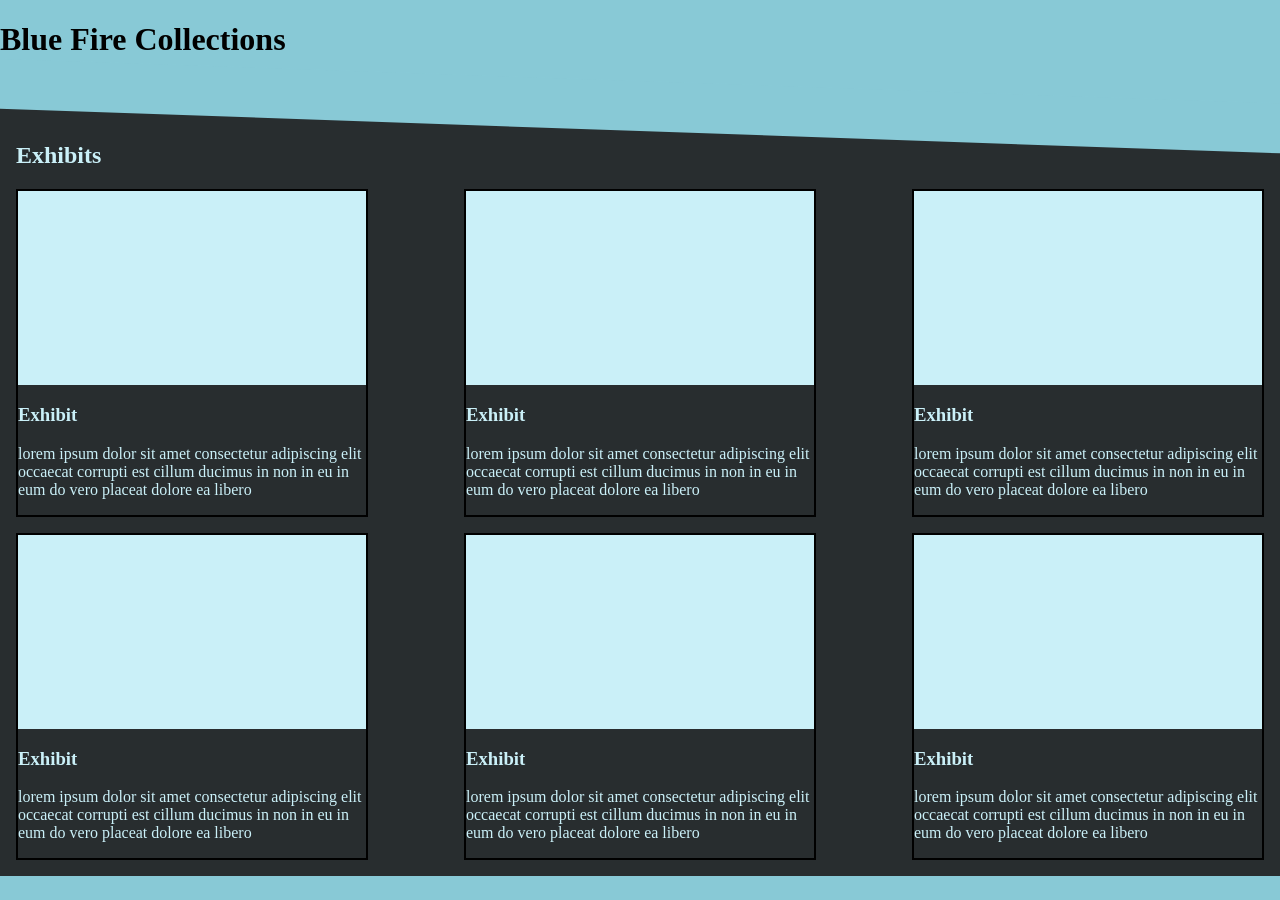
==== index.html @ 7cbbb7a9 "build: Remove index.html and styles.css from src to root directory" ====
<!doctype html>
<html lang="en">
  <head>
    <meta charset="UTF-8" />
    <meta name="viewport" content="width=device-width, initial-scale=1.0" />
    <link href="styles.css" rel="stylesheet" />
    <title>Homepage</title>
  </head>
  <body>
    <main>
      <header>
        <h1>Blue Fire Collections</h1>
      </header>
      <div class="exhibits">
        <h2>Exhibits</h2>
        <div class="container">
          <div class="exhibit">
            <div class="img"></div>
            <div class="description">
              <h3>Exhibit</h3>
              <p>
                lorem ipsum dolor sit amet consectetur adipiscing elit occaecat
                corrupti est cillum ducimus in non in eu in eum do vero placeat
                dolore ea libero
              </p>
            </div>
          </div>
          <div class="exhibit">
            <div class="img"></div>
            <div class="description">
              <h3>Exhibit</h3>
              <p>
                lorem ipsum dolor sit amet consectetur adipiscing elit occaecat
                corrupti est cillum ducimus in non in eu in eum do vero placeat
                dolore ea libero
              </p>
            </div>
          </div>
          <div class="exhibit">
            <div class="img"></div>
            <div class="description">
              <h3>Exhibit</h3>
              <p>
                lorem ipsum dolor sit amet consectetur adipiscing elit occaecat
                corrupti est cillum ducimus in non in eu in eum do vero placeat
                dolore ea libero
              </p>
            </div>
          </div>
          <div class="exhibit">
            <div class="img"></div>
            <div class="description">
              <h3>Exhibit</h3>
              <p>
                lorem ipsum dolor sit amet consectetur adipiscing elit occaecat
                corrupti est cillum ducimus in non in eu in eum do vero placeat
                dolore ea libero
              </p>
            </div>
          </div>
          <div class="exhibit">
            <div class="img"></div>
            <div class="description">
              <h3>Exhibit</h3>
              <p>
                lorem ipsum dolor sit amet consectetur adipiscing elit occaecat
                corrupti est cillum ducimus in non in eu in eum do vero placeat
                dolore ea libero
              </p>
            </div>
          </div>
          <div class="exhibit">
            <div class="img"></div>
            <div class="description">
              <h3>Exhibit</h3>
              <p>
                lorem ipsum dolor sit amet consectetur adipiscing elit occaecat
                corrupti est cillum ducimus in non in eu in eum do vero placeat
                dolore ea libero
              </p>
            </div>
          </div>
        </div>
      </div>
    </main>
    <footer></footer>
  </body>
</html>
---- styles.css ----
:root {
  --mainBlue: #88c9d6;
  --mainBlack: #282d2f;
  --mainWhite: #caf0f8;
}

body {
  background-color: var(--mainBlue);
  box-sizing: border-box;
  padding: 0;
  margin: 0;
}

/* main styles */
main {
  width: 100%;
  max-height: 80%;
  padding: 0;
}

/*header styles*/
header {
  margin-bottom: 3rem;
}

/*exhibit styles*/
.exhibits {
  color: var(--mainWhite);
  background-color: var(--mainBlack);
  padding: 1rem 1rem 1rem 1rem;
  position: relative;
}

/*TODO
probably add some margin between the two sections
*/
.exhibits::before {
  content: "";
  background-color: var(--mainBlue);
  min-height: 50px;
  width: 100%;
  position: absolute;
  left: 0;
  top: -25px;
  transform: skewY(2deg);
}

.exhibits > h2 {
  text-align: start;
}

.container {
  display: grid;
  gap: 1rem 6rem;
  grid-template-columns: repeat(auto-fit, minmax(300px, 1fr));
  justify-content: center;
  width: 100%;
}

.exhibit {
  color: var(--mainWhite);
  display: grid;
  grid-template-rows: 1.5fr 1fr;
  border: 2px black solid;
}

.img {
  background-color: var(--mainWhite);
}

/*media querry for mobile*/
@media (max-width: 425px) {
  .exhibits > h2 {
    text-align: center;
  }
}
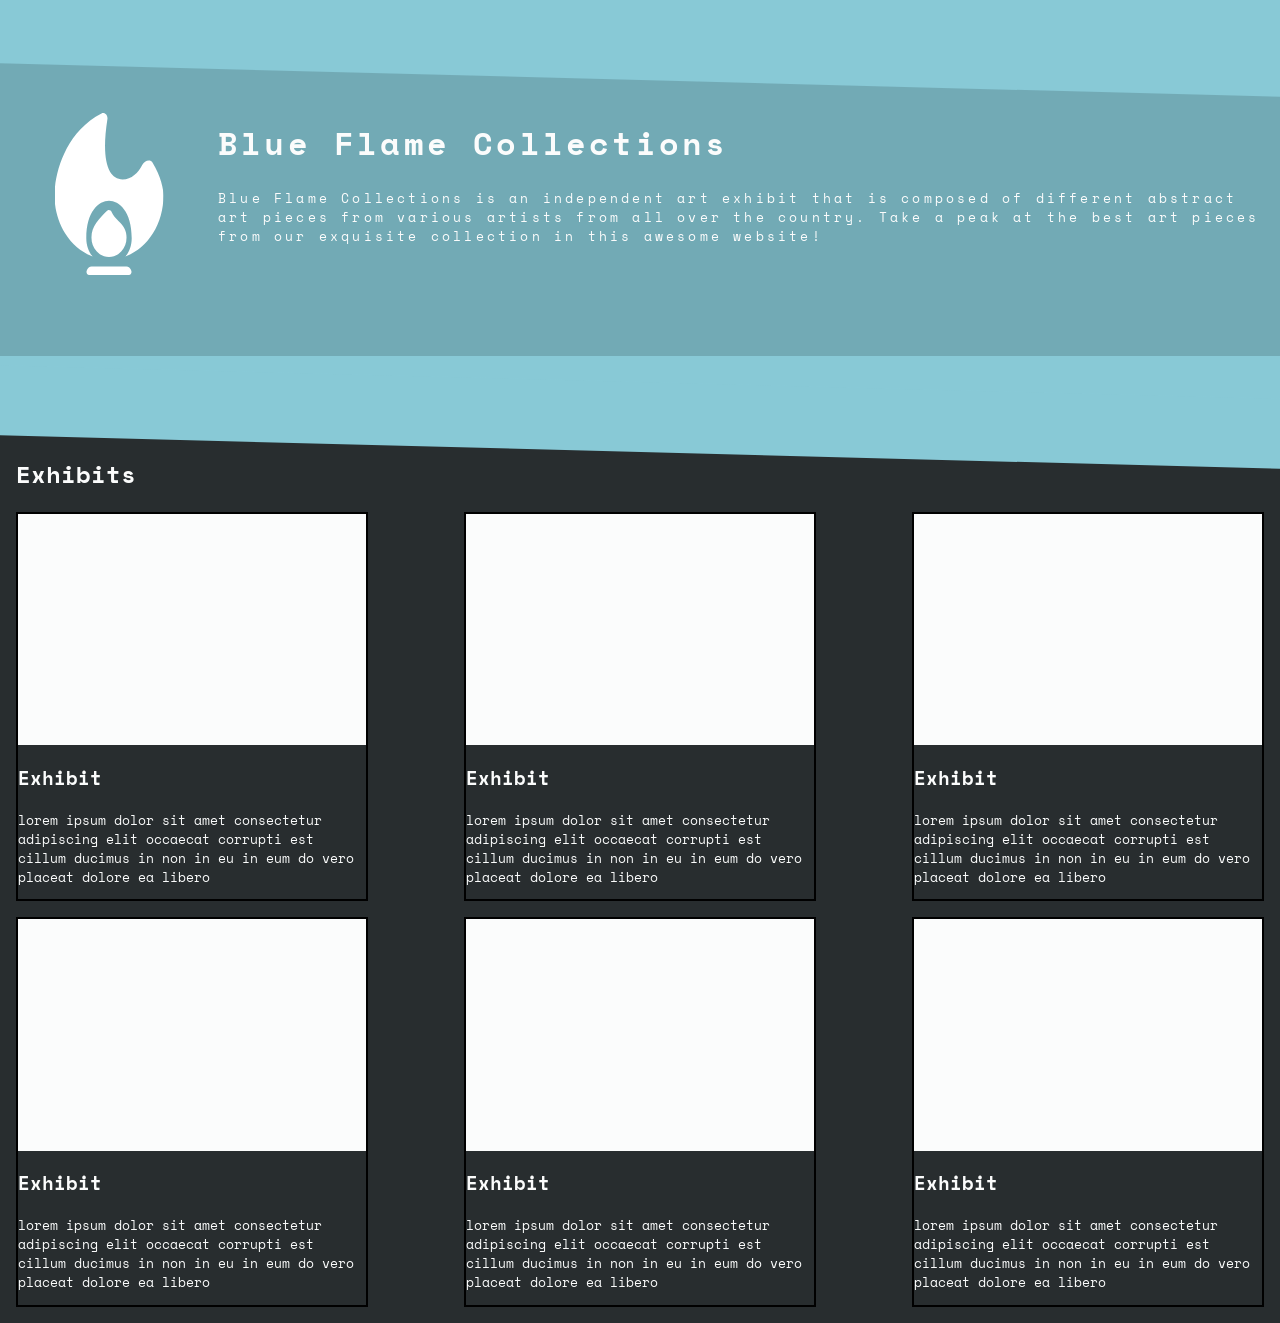
==== commit 5e53596a: "feat: Add header content" ====
--- a/index.html
+++ b/index.html
@@ -9,7 +9,16 @@
   <body>
     <main>
       <header>
-        <h1>Blue Fire Collections</h1>
+        <img class="logo" src="/static/logo.svg" alt="logo" />
+        <div>
+          <h1>Blue Flame Collections</h1>
+          <p>
+            Blue Flame Collections is an independent art exhibit that is
+            composed of different abstract art pieces from various artists from
+            all over the country. Take a peak at the best art pieces from our
+            exquisite collection in this awesome website!
+          </p>
+        </div>
       </header>
       <div class="exhibits">
         <h2>Exhibits</h2>
--- a/styles.css
+++ b/styles.css
@@ -1,7 +1,13 @@
+@import url("https://fonts.googleapis.com/css2?family=Space+Mono:ital,wght@0,400;0,700;1,400;1,700&display=swap");
+
 :root {
   --mainBlue: #88c9d6;
+  --darkerBlue: #72aab5;
   --mainBlack: #282d2f;
-  --mainWhite: #caf0f8;
+  --mainWhite: #fbfcfc;
+  --textFont: "Space Mono";
+  --headerSize: 1rem;
+  --bodySize: 0.8rem;
 }
 
 body {
@@ -9,6 +15,11 @@
   box-sizing: border-box;
   padding: 0;
   margin: 0;
+}
+
+/*paragraph body styles*/
+p {
+  font-size: var(--bodySize);
 }
 
 /* main styles */
@@ -20,7 +31,44 @@
 
 /*header styles*/
 header {
-  margin-bottom: 3rem;
+  margin-bottom: 4rem;
+  position: relative;
+  font-family: var(--textFont);
+  font-weight: 100;
+  color: var(--mainWhite);
+  letter-spacing: 0.2rem;
+  font-size: var(--headerSize);
+  display: flex;
+  align-items: center;
+  justify-content: center;
+  background-color: var(--darkerBlue);
+}
+
+.logo {
+  scale: 0.5;
+  margin-top: 2rem;
+}
+
+header::before {
+  content: "";
+  background-color: var(--mainBlue);
+  min-height: 100px;
+  width: 100%;
+  position: absolute;
+  left: 0;
+  top: -20px;
+  transform: skewY(1.5deg);
+}
+
+header::after {
+  content: "";
+  background-color: var(--mainBlue);
+  min-height: 70px;
+  width: 100%;
+  position: absolute;
+  left: 0;
+  bottom: -6rem;
+  transform: skewY(1.5deg);
 }
 
 /*exhibit styles*/
@@ -28,25 +76,11 @@
   color: var(--mainWhite);
   background-color: var(--mainBlack);
   padding: 1rem 1rem 1rem 1rem;
-  position: relative;
-}
-
-/*TODO
-probably add some margin between the two sections
-*/
-.exhibits::before {
-  content: "";
-  background-color: var(--mainBlue);
-  min-height: 50px;
-  width: 100%;
-  position: absolute;
-  left: 0;
-  top: -25px;
-  transform: skewY(2deg);
 }
 
 .exhibits > h2 {
   text-align: start;
+  font-family: var(--textFont);
 }
 
 .container {
@@ -55,6 +89,7 @@
   grid-template-columns: repeat(auto-fit, minmax(300px, 1fr));
   justify-content: center;
   width: 100%;
+  font-family: var(--textFont);
 }
 
 .exhibit {
@@ -70,6 +105,10 @@
 
 /*media querry for mobile*/
 @media (max-width: 425px) {
+  header {
+    flex-wrap: wrap;
+    text-align: center;
+  }
   .exhibits > h2 {
     text-align: center;
   }
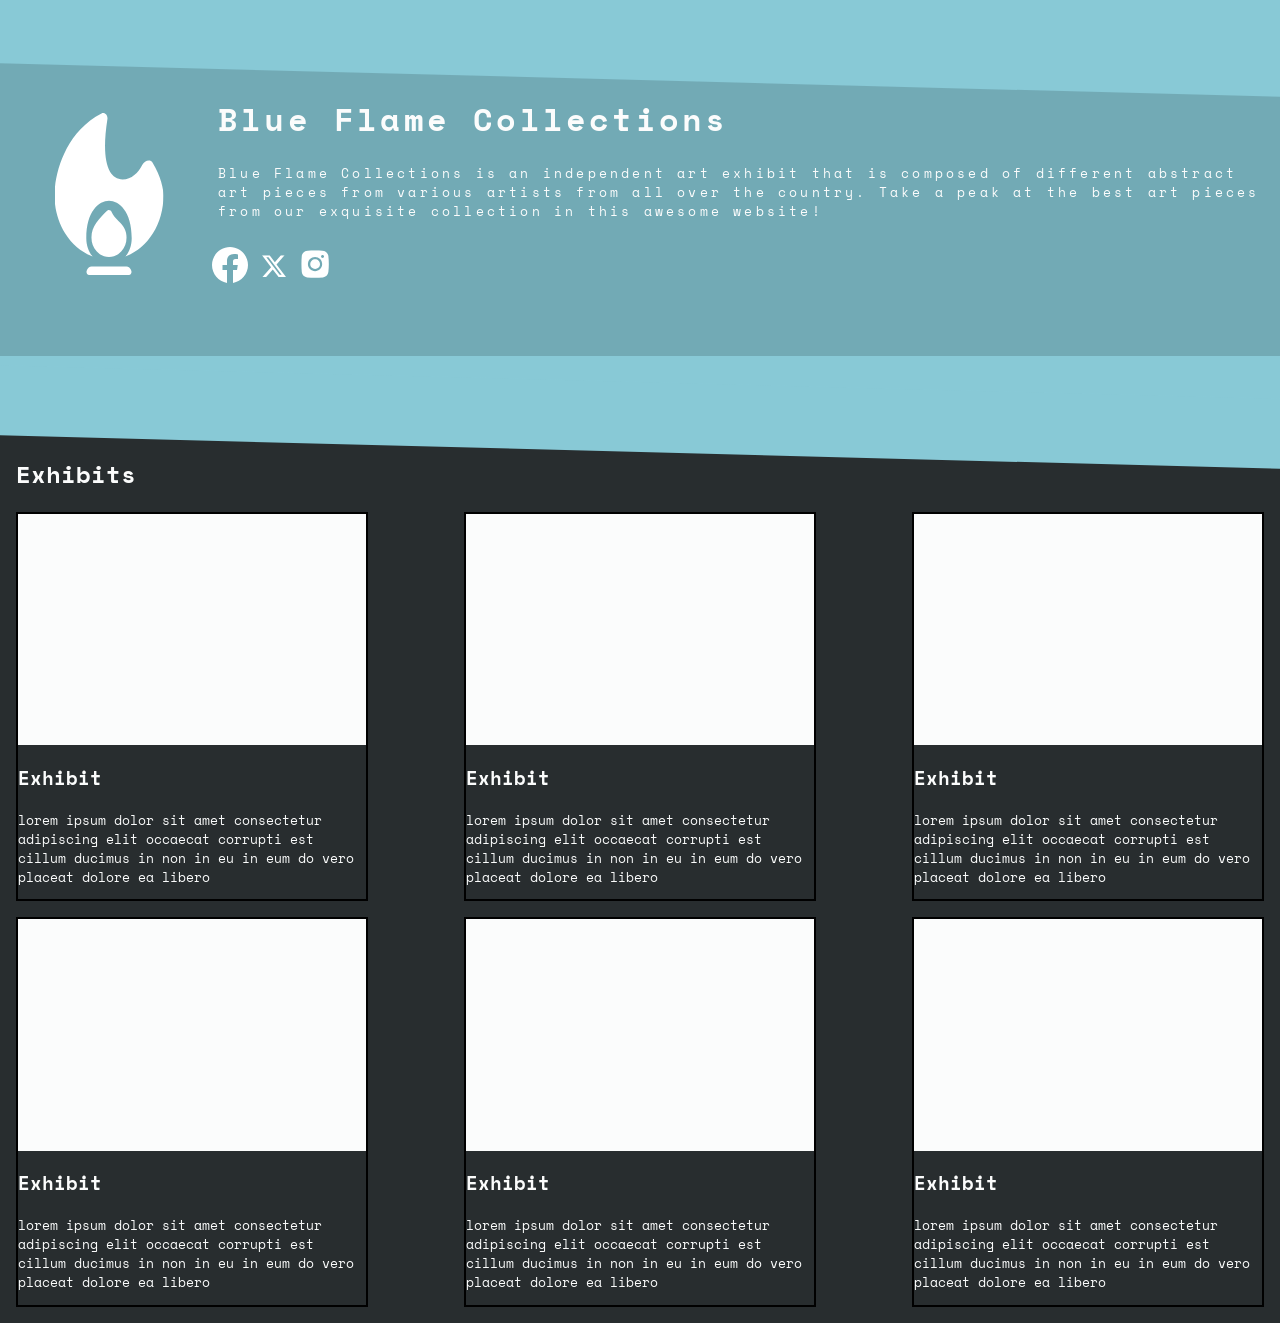
==== commit a627dd96: "style : Add styles to the header icons" ====
--- a/index.html
+++ b/index.html
@@ -18,6 +18,17 @@
             all over the country. Take a peak at the best art pieces from our
             exquisite collection in this awesome website!
           </p>
+          <div class="icons">
+            <a href="https://www.facebook.com/reel/1376240206860384"
+              ><img src="/static/fbLogo.svg" alt="fb icon"
+            /></a>
+            <a href="https://x.com/rickroll"
+              ><img src="/static/xLogo.svg" alt="X icon"
+            /></a>
+            <a href="https://www.instagram.com/rick_astley_memes/?hl=en"
+              ><img src="/static/igLogo.svg" alt="ig icon"
+            /></a>
+          </div>
         </div>
       </header>
       <div class="exhibits">
--- a/styles.css
+++ b/styles.css
@@ -71,6 +71,17 @@
   transform: skewY(1.5deg);
 }
 
+.icons {
+  display: flex;
+  align-items: center;
+  gap: 24px;
+  margin-top: 2rem;
+}
+
+.icons > a > img {
+  scale: 1.5;
+}
+
 /*exhibit styles*/
 .exhibits {
   color: var(--mainWhite);
@@ -109,6 +120,13 @@
     flex-wrap: wrap;
     text-align: center;
   }
+
+  .icons {
+    justify-content: center;
+    gap: 24px;
+    margin-bottom: 2rem;
+  }
+
   .exhibits > h2 {
     text-align: center;
   }
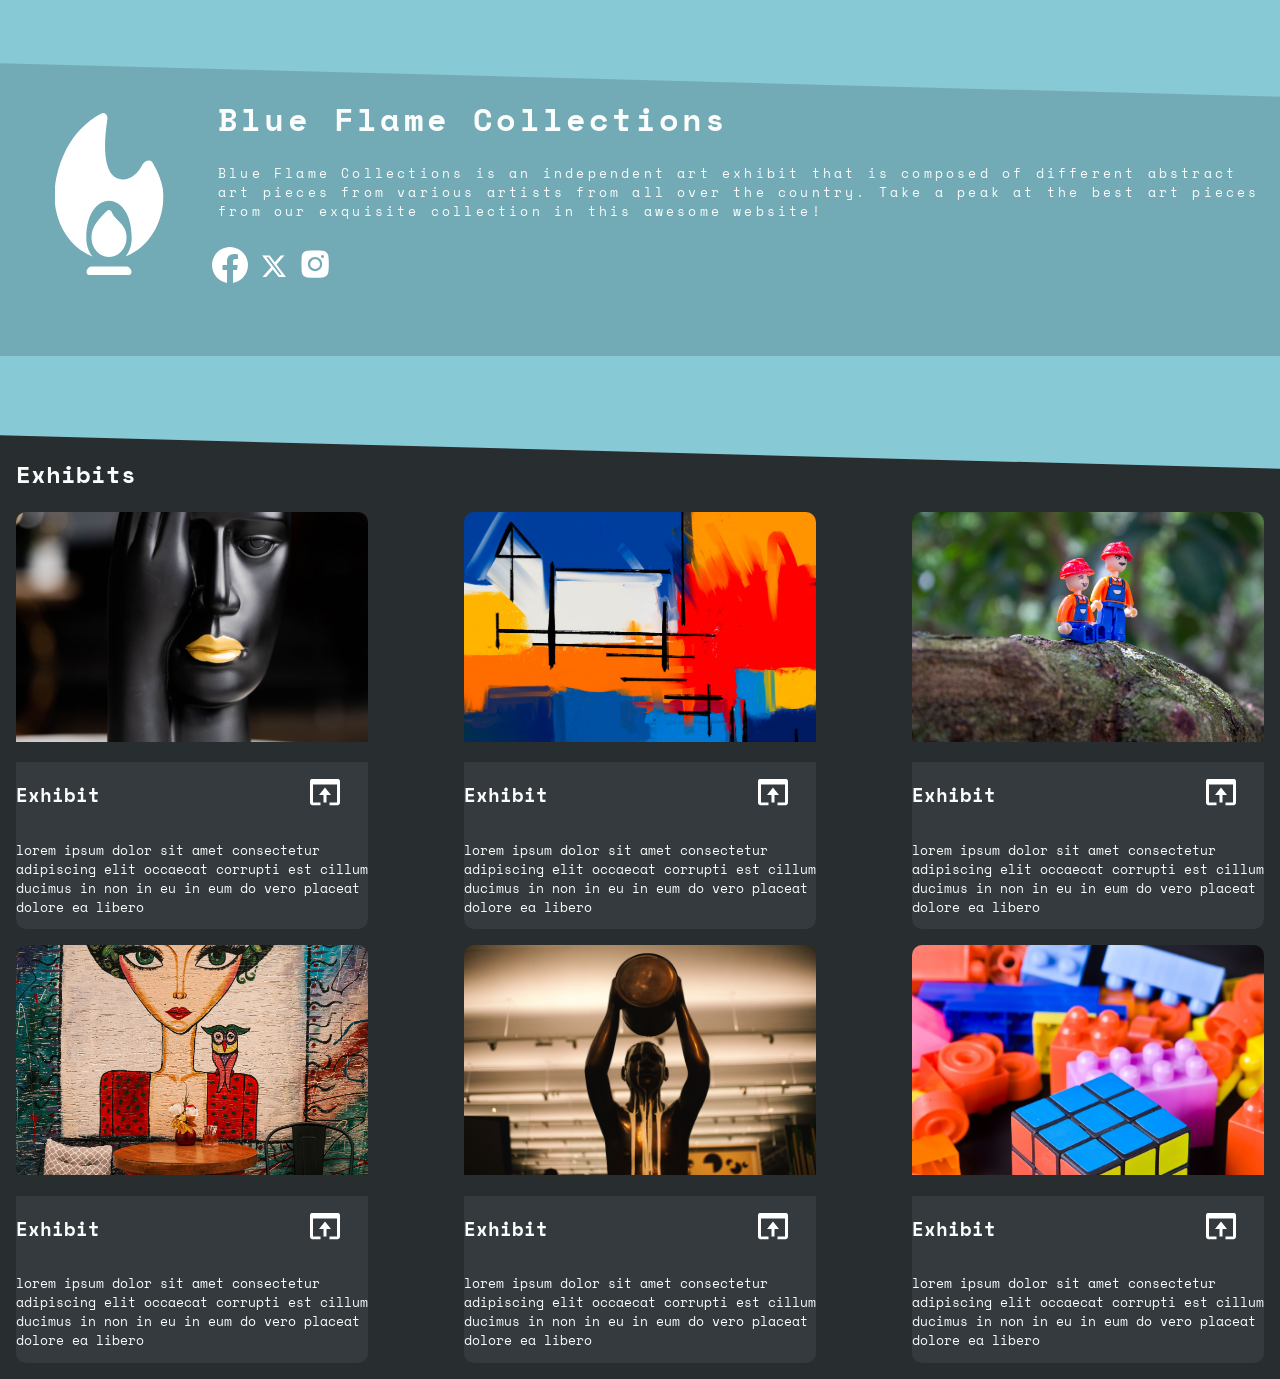
==== commit 1c57330c: "feat: Add images to the webpage" ====
--- a/index.html
+++ b/index.html
@@ -35,9 +35,17 @@
         <h2>Exhibits</h2>
         <div class="container">
           <div class="exhibit">
-            <div class="img"></div>
+            <div class="img">
+              <img src="static/darkFaceArt.jpg" alt="playthings art exhibit" />
+            </div>
             <div class="description">
-              <h3>Exhibit</h3>
+              <div class="exhibitHeader">
+                <h3>Exhibit</h3>
+                <a
+                  href="https://www.pexels.com/photo/modern-art-sculpture-on-table-12234386/"
+                  ><img src="/static/openIcon.svg" alt="ig icon"
+                /></a>
+              </div>
               <p>
                 lorem ipsum dolor sit amet consectetur adipiscing elit occaecat
                 corrupti est cillum ducimus in non in eu in eum do vero placeat
@@ -46,9 +54,17 @@
             </div>
           </div>
           <div class="exhibit">
-            <div class="img"></div>
+            <div class="img">
+              <img src="static/abstractArt.jpg" alt="playthings art exhibit" />
+            </div>
             <div class="description">
-              <h3>Exhibit</h3>
+              <div class="exhibitHeader">
+                <h3>Exhibit</h3>
+                <a
+                  href="https://www.pexels.com/photo/colorful-abstract-painting-15422837/"
+                  ><img src="/static/openIcon.svg" alt="ig icon"
+                /></a>
+              </div>
               <p>
                 lorem ipsum dolor sit amet consectetur adipiscing elit occaecat
                 corrupti est cillum ducimus in non in eu in eum do vero placeat
@@ -57,9 +73,17 @@
             </div>
           </div>
           <div class="exhibit">
-            <div class="img"></div>
+            <div class="img">
+              <img src="static/legoArt.jpg" alt="playthings art exhibit" />
+            </div>
             <div class="description">
-              <h3>Exhibit</h3>
+              <div class="exhibitHeader">
+                <h3>Exhibit</h3>
+                <a
+                  href="https://www.pexels.com/photo/lego-toys-on-tree-branch-8365839/""
+                  ><img src="/static/openIcon.svg" alt="ig icon"
+                /></a>
+              </div>
               <p>
                 lorem ipsum dolor sit amet consectetur adipiscing elit occaecat
                 corrupti est cillum ducimus in non in eu in eum do vero placeat
@@ -68,9 +92,17 @@
             </div>
           </div>
           <div class="exhibit">
-            <div class="img"></div>
+            <div class="img">
+              <img src="static/owlWomanArt.jpg" alt="playthings art exhibit" />
+            </div>
             <div class="description">
-              <h3>Exhibit</h3>
+              <div class="exhibitHeader">
+                <h3>Exhibit</h3>
+                <a
+                  href="https://www.pexels.com/photo/colorful-street-art-with-vintage-seating-32894573/"
+                  ><img src="/static/openIcon.svg" alt="ig icon"
+                /></a>
+              </div>
               <p>
                 lorem ipsum dolor sit amet consectetur adipiscing elit occaecat
                 corrupti est cillum ducimus in non in eu in eum do vero placeat
@@ -79,9 +111,17 @@
             </div>
           </div>
           <div class="exhibit">
-            <div class="img"></div>
+            <div class="img">
+              <img src="static/paintManArt.jpg" alt="playthings art exhibit" />
+            </div>
             <div class="description">
-              <h3>Exhibit</h3>
+              <div class="exhibitHeader">
+                <h3>Exhibit</h3>
+                <a
+                  href="https://www.pexels.com/photo/dramatic-bronze-statue-in-modern-art-museum-39401145/"
+                  ><img src="/static/openIcon.svg" alt="ig icon"
+                /></a>
+              </div>
               <p>
                 lorem ipsum dolor sit amet consectetur adipiscing elit occaecat
                 corrupti est cillum ducimus in non in eu in eum do vero placeat
@@ -90,9 +130,20 @@
             </div>
           </div>
           <div class="exhibit">
-            <div class="img"></div>
+            <div class="img">
+              <img
+                src="static/playthingsArt.jpg"
+                alt="playthings art exhibit"
+              />
+            </div>
             <div class="description">
-              <h3>Exhibit</h3>
+              <div class="exhibitHeader">
+                <h3>Exhibit</h3>
+                <a
+                  href="https://www.pexels.com/photo/3-x-3-rubiks-cube-3993855/"
+                  ><img src="/static/openIcon.svg" alt="ig icon"
+                /></a>
+              </div>
               <p>
                 lorem ipsum dolor sit amet consectetur adipiscing elit occaecat
                 corrupti est cillum ducimus in non in eu in eum do vero placeat
--- a/styles.css
+++ b/styles.css
@@ -4,6 +4,7 @@
   --mainBlue: #88c9d6;
   --darkerBlue: #72aab5;
   --mainBlack: #282d2f;
+  --lightBlack: #343a3d;
   --mainWhite: #fbfcfc;
   --textFont: "Space Mono";
   --headerSize: 1rem;
@@ -107,13 +108,37 @@
   color: var(--mainWhite);
   display: grid;
   grid-template-rows: 1.5fr 1fr;
-  border: 2px black solid;
 }
 
 .img {
-  background-color: var(--mainWhite);
+  max-height: 230px;
 }
 
+.img > img {
+  border-radius: 10px 10px 0 0;
+  object-fit: cover;
+  height: 100%;
+  width: 100%;
+}
+
+.description {
+  background-color: var(--lightBlack);
+  border-radius: 0 0 10px 10px;
+}
+
+.exhibitHeader {
+  display: flex;
+  align-items: center;
+  justify-content: flex-start;
+}
+
+.exhibitHeader > h3 {
+  flex: 0.9;
+}
+
+.exhibitHeader > a > img {
+  scale: 1.5;
+}
 /*media querry for mobile*/
 @media (max-width: 425px) {
   header {
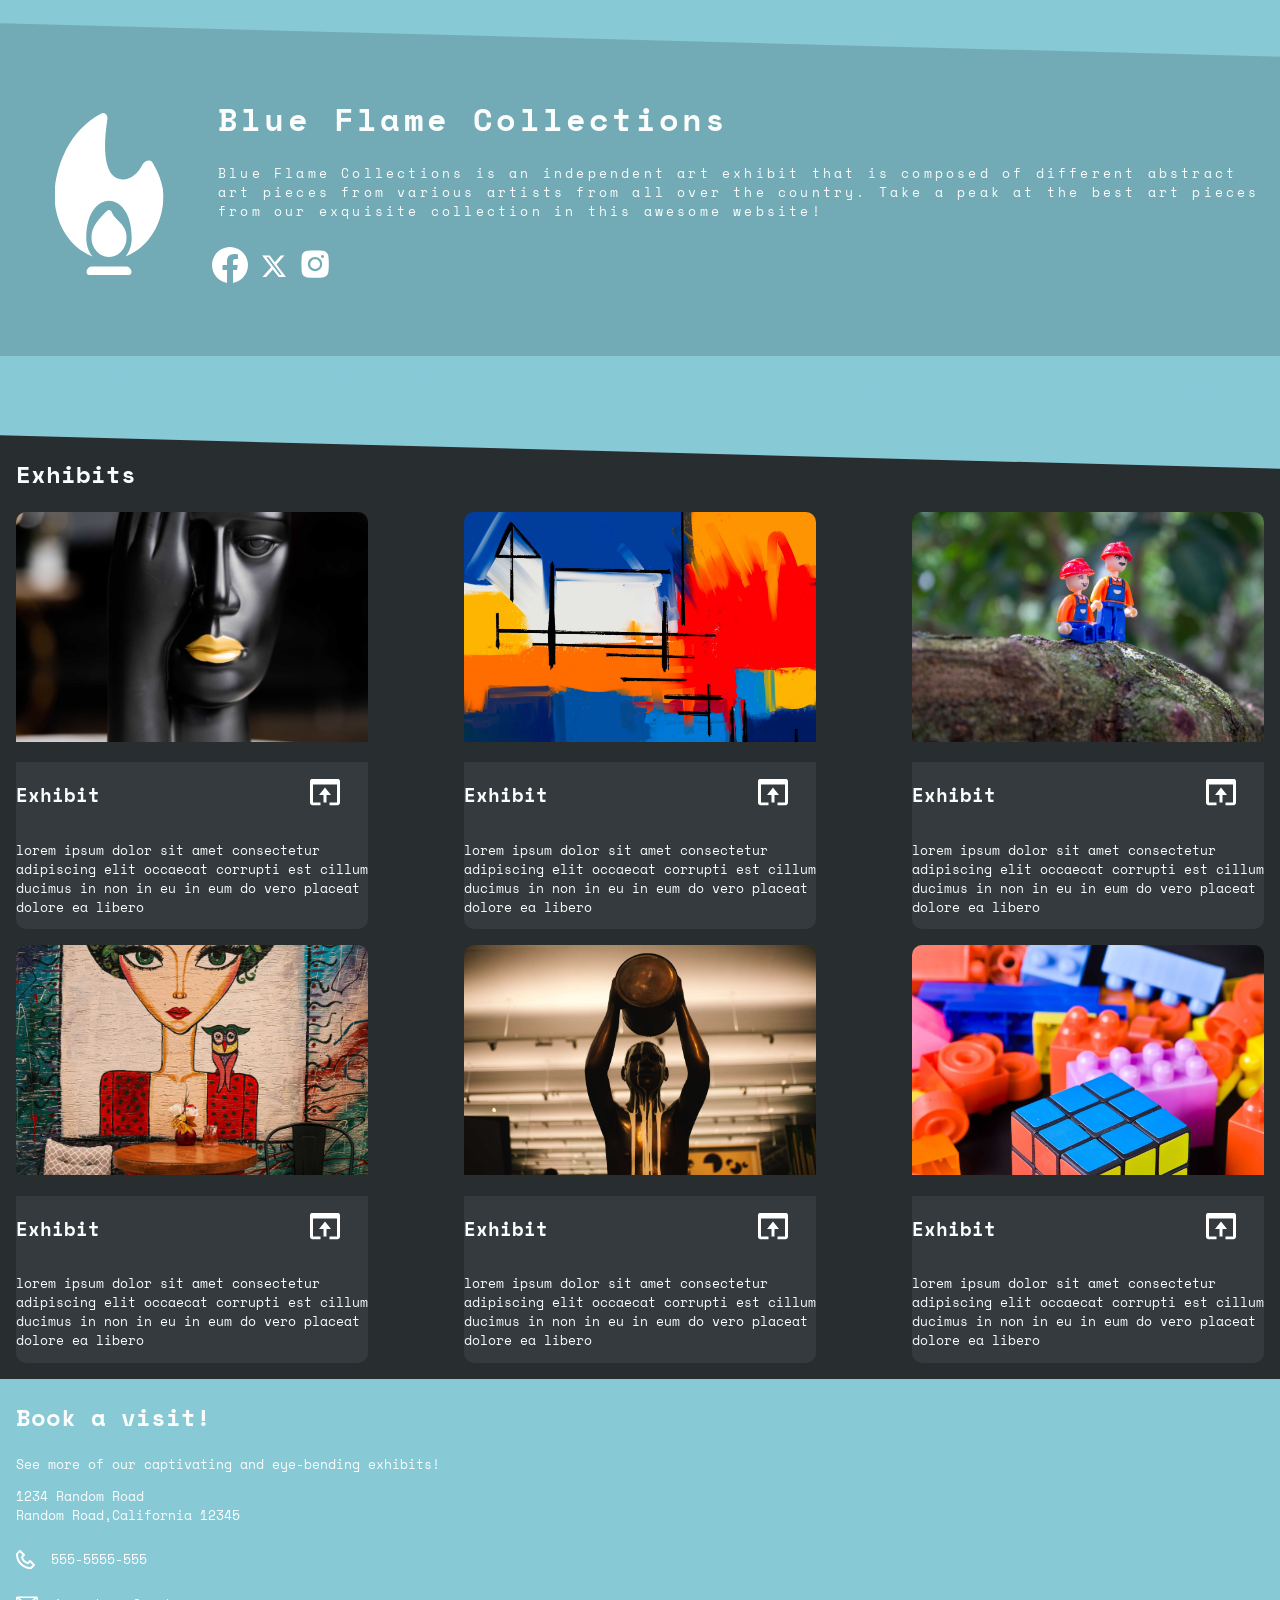
==== commit 737f4656: "feat: Add footer contact information" ====
--- a/index.html
+++ b/index.html
@@ -36,7 +36,10 @@
         <div class="container">
           <div class="exhibit">
             <div class="img">
-              <img src="static/darkFaceArt.jpg" alt="playthings art exhibit" />
+              <img src="static/darkFaceArt-loweres.jpg" 
+              srcset="static/darkFaceArt-highres.jpg 2x" 
+              alt="dark face art exhibit"
+               />
             </div>
             <div class="description">
               <div class="exhibitHeader">
@@ -55,7 +58,10 @@
           </div>
           <div class="exhibit">
             <div class="img">
-              <img src="static/abstractArt.jpg" alt="playthings art exhibit" />
+              <img src="static/abstractArt-lowres.jpg" 
+              srcset="static/abstractArt-highres.jpg 2x" 
+              alt="abstract art exhibit" 
+              />
             </div>
             <div class="description">
               <div class="exhibitHeader">
@@ -74,7 +80,10 @@
           </div>
           <div class="exhibit">
             <div class="img">
-              <img src="static/legoArt.jpg" alt="playthings art exhibit" />
+              <img src="static/legoArt-lowres.jpg" 
+              srcset="static/legoArt-highres.jpg 2x" 
+              alt="lego art exhibit" 
+              />
             </div>
             <div class="description">
               <div class="exhibitHeader">
@@ -93,7 +102,10 @@
           </div>
           <div class="exhibit">
             <div class="img">
-              <img src="static/owlWomanArt.jpg" alt="playthings art exhibit" />
+              <img src="static/owlWomanArt-lowres.jpg" 
+              srcset="static/owlWomanArt-highres.jpg 2x" 
+              alt="owl woman art exhibit" 
+              />
             </div>
             <div class="description">
               <div class="exhibitHeader">
@@ -112,7 +124,10 @@
           </div>
           <div class="exhibit">
             <div class="img">
-              <img src="static/paintManArt.jpg" alt="playthings art exhibit" />
+              <img src="static/paintManArt-lowres.jpg" 
+              srcset="static/paintManArt-highres.jpg 2x" 
+              alt="paint man art exhibit" 
+              />
             </div>
             <div class="description">
               <div class="exhibitHeader">
@@ -132,7 +147,8 @@
           <div class="exhibit">
             <div class="img">
               <img
-                src="static/playthingsArt.jpg"
+                src="static/playthingsArt-lowres.jpg"
+                srcset="static/playthingsArt-highres.jpg 2x"
                 alt="playthings art exhibit"
               />
             </div>
@@ -154,6 +170,20 @@
         </div>
       </div>
     </main>
-    <footer></footer>
+    <footer>
+      <div class="footerInformation">
+        <h2>Book a visit!</h2>
+        <p>See more of our captivating and eye-bending exhibits!</p>
+        <p>1234 Random Road<br>Random Road,California 12345</p>
+        <div class="contact">
+          <img src="static/phoneIcon.svg" alt="phone icon">
+          <p>555-5555-555</p>
+        </div>
+        <div class="contact">
+          <img src="static/mailIcon.svg" alt="mail icon">
+          <p>is.not.real@yahoo.com</p>
+        </div>
+      </div>
+    </footer>
   </body>
 </html>
--- a/styles.css
+++ b/styles.css
@@ -34,7 +34,7 @@
 header {
   margin-bottom: 4rem;
   position: relative;
-  font-family: var(--textFont);
+  font-family: var(--textFont), sans-serif;
   font-weight: 100;
   color: var(--mainWhite);
   letter-spacing: 0.2rem;
@@ -53,7 +53,7 @@
 header::before {
   content: "";
   background-color: var(--mainBlue);
-  min-height: 100px;
+  min-height: 60px;
   width: 100%;
   position: absolute;
   left: 0;
@@ -83,6 +83,15 @@
   scale: 1.5;
 }
 
+.icons > a {
+  transition: transform 1s ease;
+}
+
+.icons > a:focus,
+.icons > a:hover {
+  transform: scale(1.5);
+}
+
 /*exhibit styles*/
 .exhibits {
   color: var(--mainWhite);
@@ -92,7 +101,7 @@
 
 .exhibits > h2 {
   text-align: start;
-  font-family: var(--textFont);
+  font-family: var(--textFont), sans-serif;
 }
 
 .container {
@@ -101,7 +110,7 @@
   grid-template-columns: repeat(auto-fit, minmax(300px, 1fr));
   justify-content: center;
   width: 100%;
-  font-family: var(--textFont);
+  font-family: var(--textFont), sans-serif;
 }
 
 .exhibit {
@@ -139,6 +148,33 @@
 .exhibitHeader > a > img {
   scale: 1.5;
 }
+
+.exhibitHeader > a {
+  transition: transform 1s ease;
+}
+
+.exhibitHeader > a:focus,
+.exhibitHeader > a:hover {
+  transform: scale(1.5);
+}
+
+/*footer styles*/
+footer {
+  display: flex;
+  padding: 0 1rem 0 1rem;
+}
+
+.footerInformation {
+  color: var(--mainWhite);
+  font-family: var(--textFont), sans-serif;
+}
+
+.contact {
+  display: flex;
+  gap: 1rem;
+  flex-wrap: wrap;
+}
+
 /*media querry for mobile*/
 @media (max-width: 425px) {
   header {
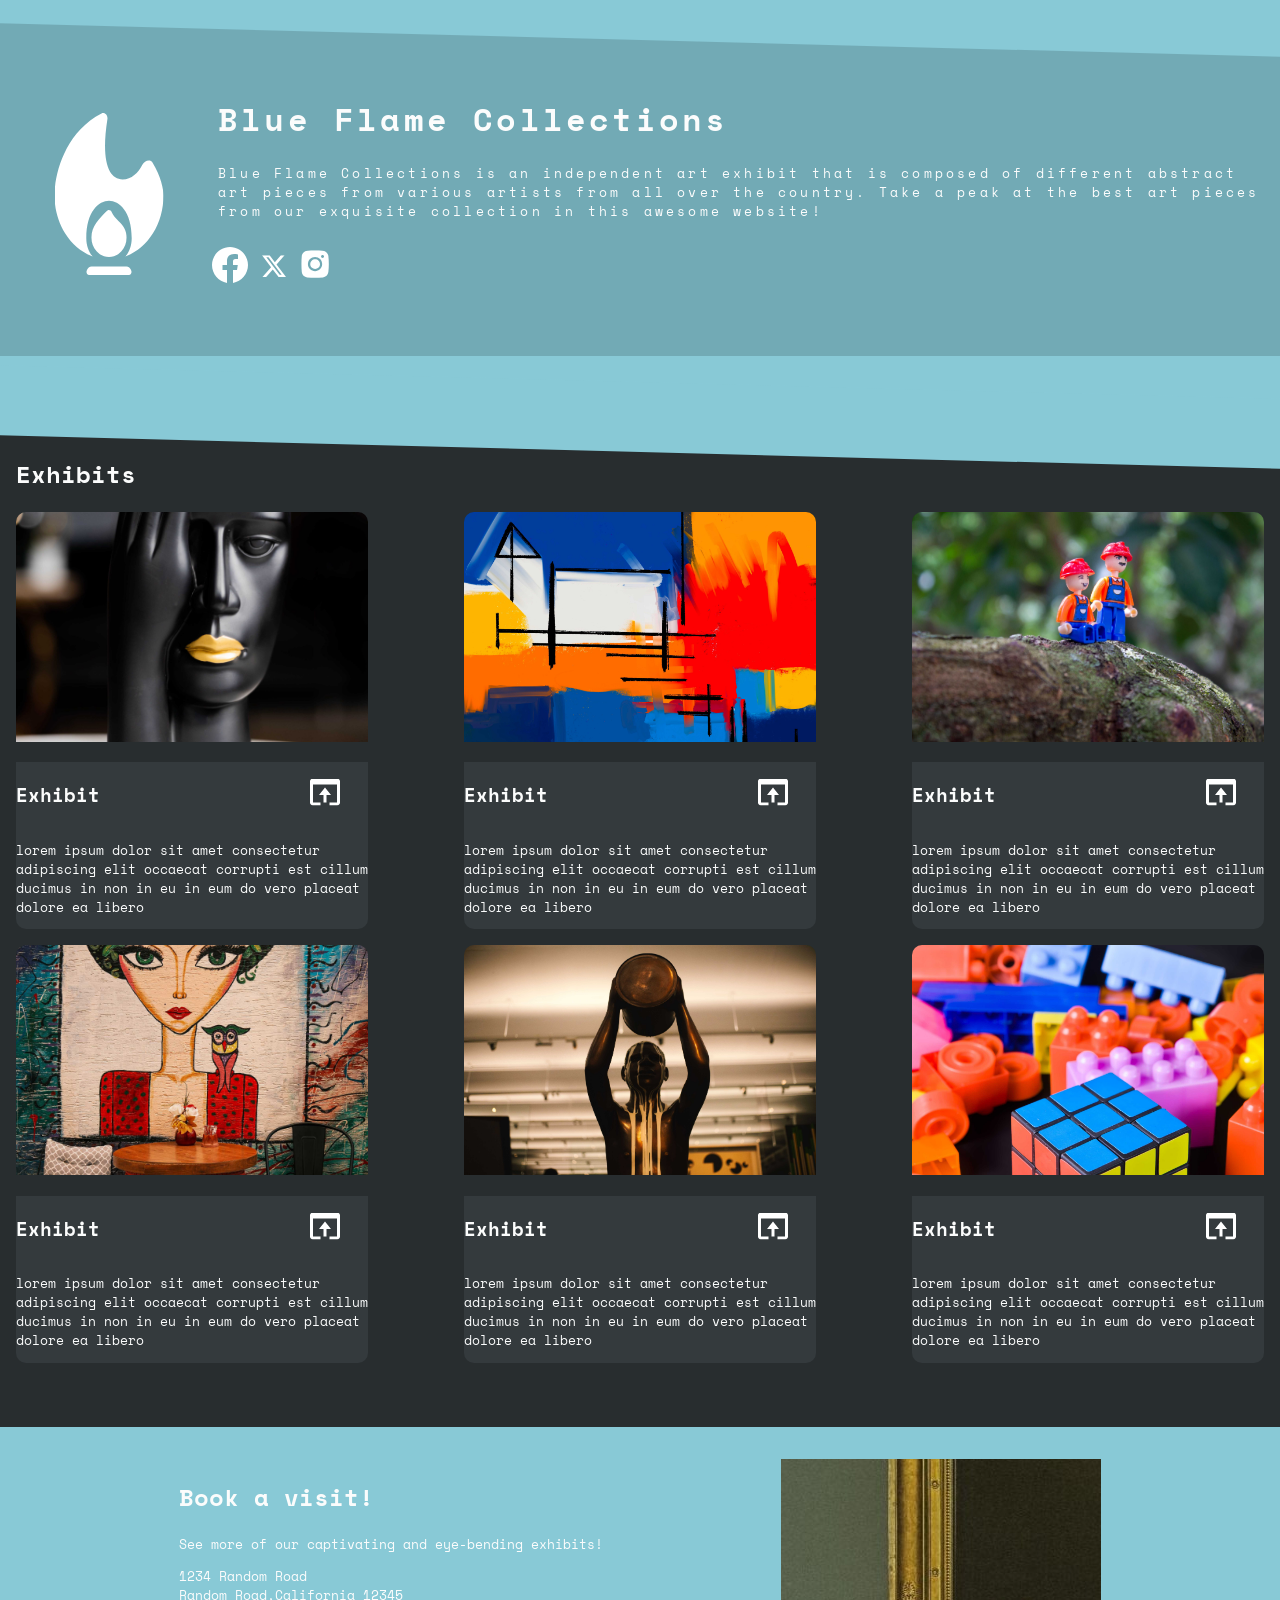
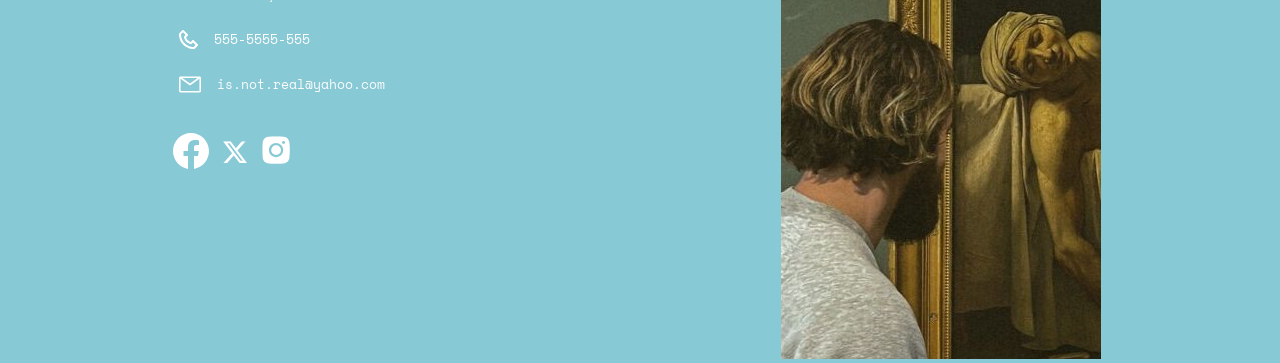
==== commit 7e505abf: "feat: Add footer image and footer icons" ====
--- a/index.html
+++ b/index.html
@@ -183,7 +183,28 @@
           <img src="static/mailIcon.svg" alt="mail icon">
           <p>is.not.real@yahoo.com</p>
         </div>
+        <div class="icons">
+          <a href="https://www.facebook.com/reel/1376240206860384"
+            ><img src="/static/fbLogo.svg" alt="fb icon"
+          /></a>
+          <a href="https://x.com/rickroll"
+            ><img src="/static/xLogo.svg" alt="X icon"
+          /></a>
+          <a href="https://www.instagram.com/rick_astley_memes/?hl=en"
+            ><img src="/static/igLogo.svg" alt="ig icon"
+          /></a>
+        </div>
       </div>
+        <picture class="footerImgContainer">
+          <source
+            srcset="static/footerImg-320.jpg"
+            media="(max-width: 425px)"
+          />
+          <img 
+            src="static/footerImg-1024.jpg"
+            alt="person looking at art"
+          />
+        </picture>
     </footer>
   </body>
 </html>
--- a/styles.css
+++ b/styles.css
@@ -97,6 +97,7 @@
   color: var(--mainWhite);
   background-color: var(--mainBlack);
   padding: 1rem 1rem 1rem 1rem;
+  padding-bottom: 4rem;
 }
 
 .exhibits > h2 {
@@ -161,7 +162,8 @@
 /*footer styles*/
 footer {
   display: flex;
-  padding: 0 1rem 0 1rem;
+  padding: 2rem 0 0 0;
+  justify-content: space-evenly;
 }
 
 .footerInformation {
@@ -173,6 +175,17 @@
   display: flex;
   gap: 1rem;
   flex-wrap: wrap;
+}
+
+.footerImgContainer {
+  max-height: 500px;
+  max-width: 500px;
+}
+
+.footerImgContainer > img {
+  object-fit: cover;
+  width: 100%;
+  height: 100%;
 }
 
 /*media querry for mobile*/
@@ -191,4 +204,17 @@
   .exhibits > h2 {
     text-align: center;
   }
-}
+
+  .footerInformation {
+    text-align: center;
+  }
+
+  .contact {
+    justify-content: center;
+  }
+
+  footer {
+    flex-wrap: wrap;
+    justify-content: space-between;
+  }
+}
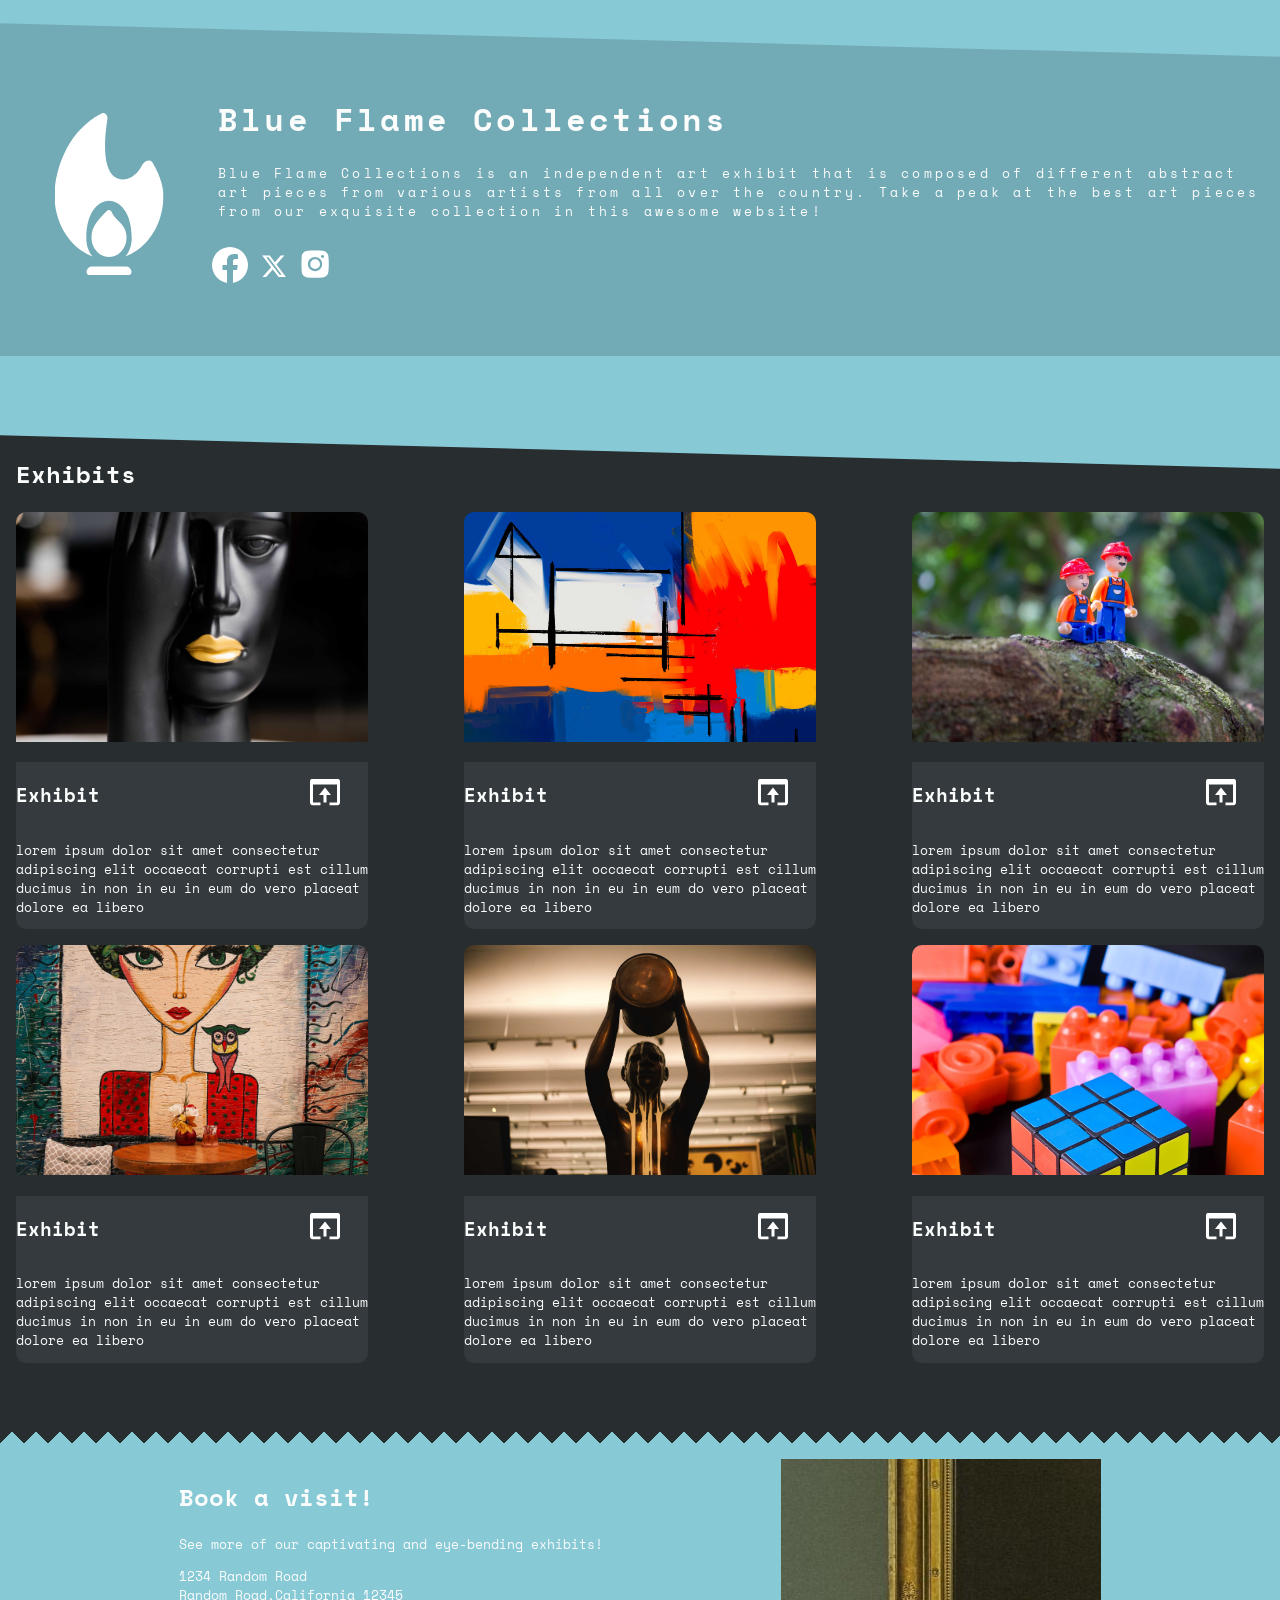
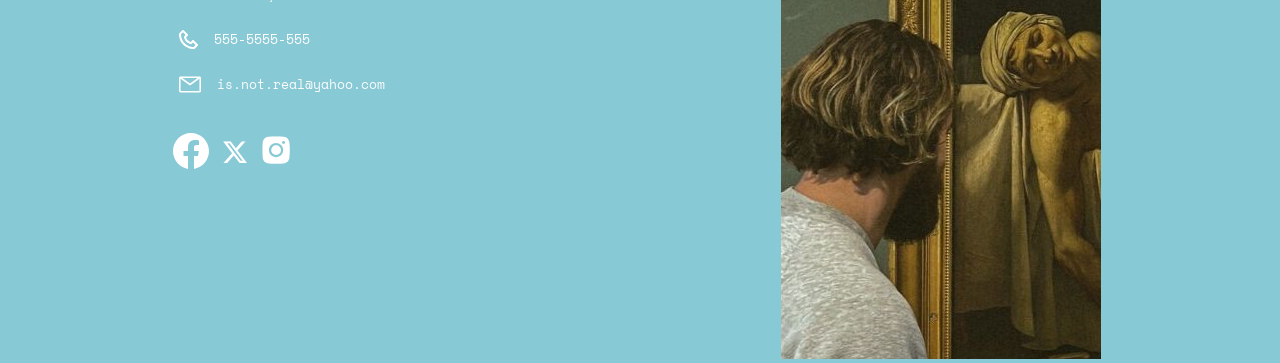
==== commit 77be3eb6: "refactor: change title to Blue Flame Collections" ====
--- a/index.html
+++ b/index.html
@@ -4,12 +4,12 @@
     <meta charset="UTF-8" />
     <meta name="viewport" content="width=device-width, initial-scale=1.0" />
     <link href="styles.css" rel="stylesheet" />
-    <title>Homepage</title>
+    <title>Blue Flame Collections</title>
   </head>
   <body>
     <main>
       <header>
-        <img class="logo" src="/static/logo.svg" alt="logo" />
+        <img class="logo" src="./static/logo.svg" alt="logo" />
         <div>
           <h1>Blue Flame Collections</h1>
           <p>
--- a/styles.css
+++ b/styles.css
@@ -11,9 +11,12 @@
   --bodySize: 0.8rem;
 }
 
+* {
+  box-sizing: border-box;
+}
+
 body {
   background-color: var(--mainBlue);
-  box-sizing: border-box;
   padding: 0;
   margin: 0;
 }
@@ -164,6 +167,20 @@
   display: flex;
   padding: 2rem 0 0 0;
   justify-content: space-evenly;
+  position: relative;
+}
+
+footer::before {
+  content: "";
+  position: absolute;
+  top: 0;
+  left: 0;
+  width: 100%;
+  height: 24px;
+  background:
+    linear-gradient(-135deg, var(--mainBlack), 12px, transparent 0%),
+    linear-gradient(135deg, var(--mainBlack), 12px, transparent 0%);
+  background-size: 24px;
 }
 
 .footerInformation {
@@ -215,6 +232,6 @@
 
   footer {
     flex-wrap: wrap;
-    justify-content: space-between;
-  }
-}
+    justify-content: center;
+  }
+}
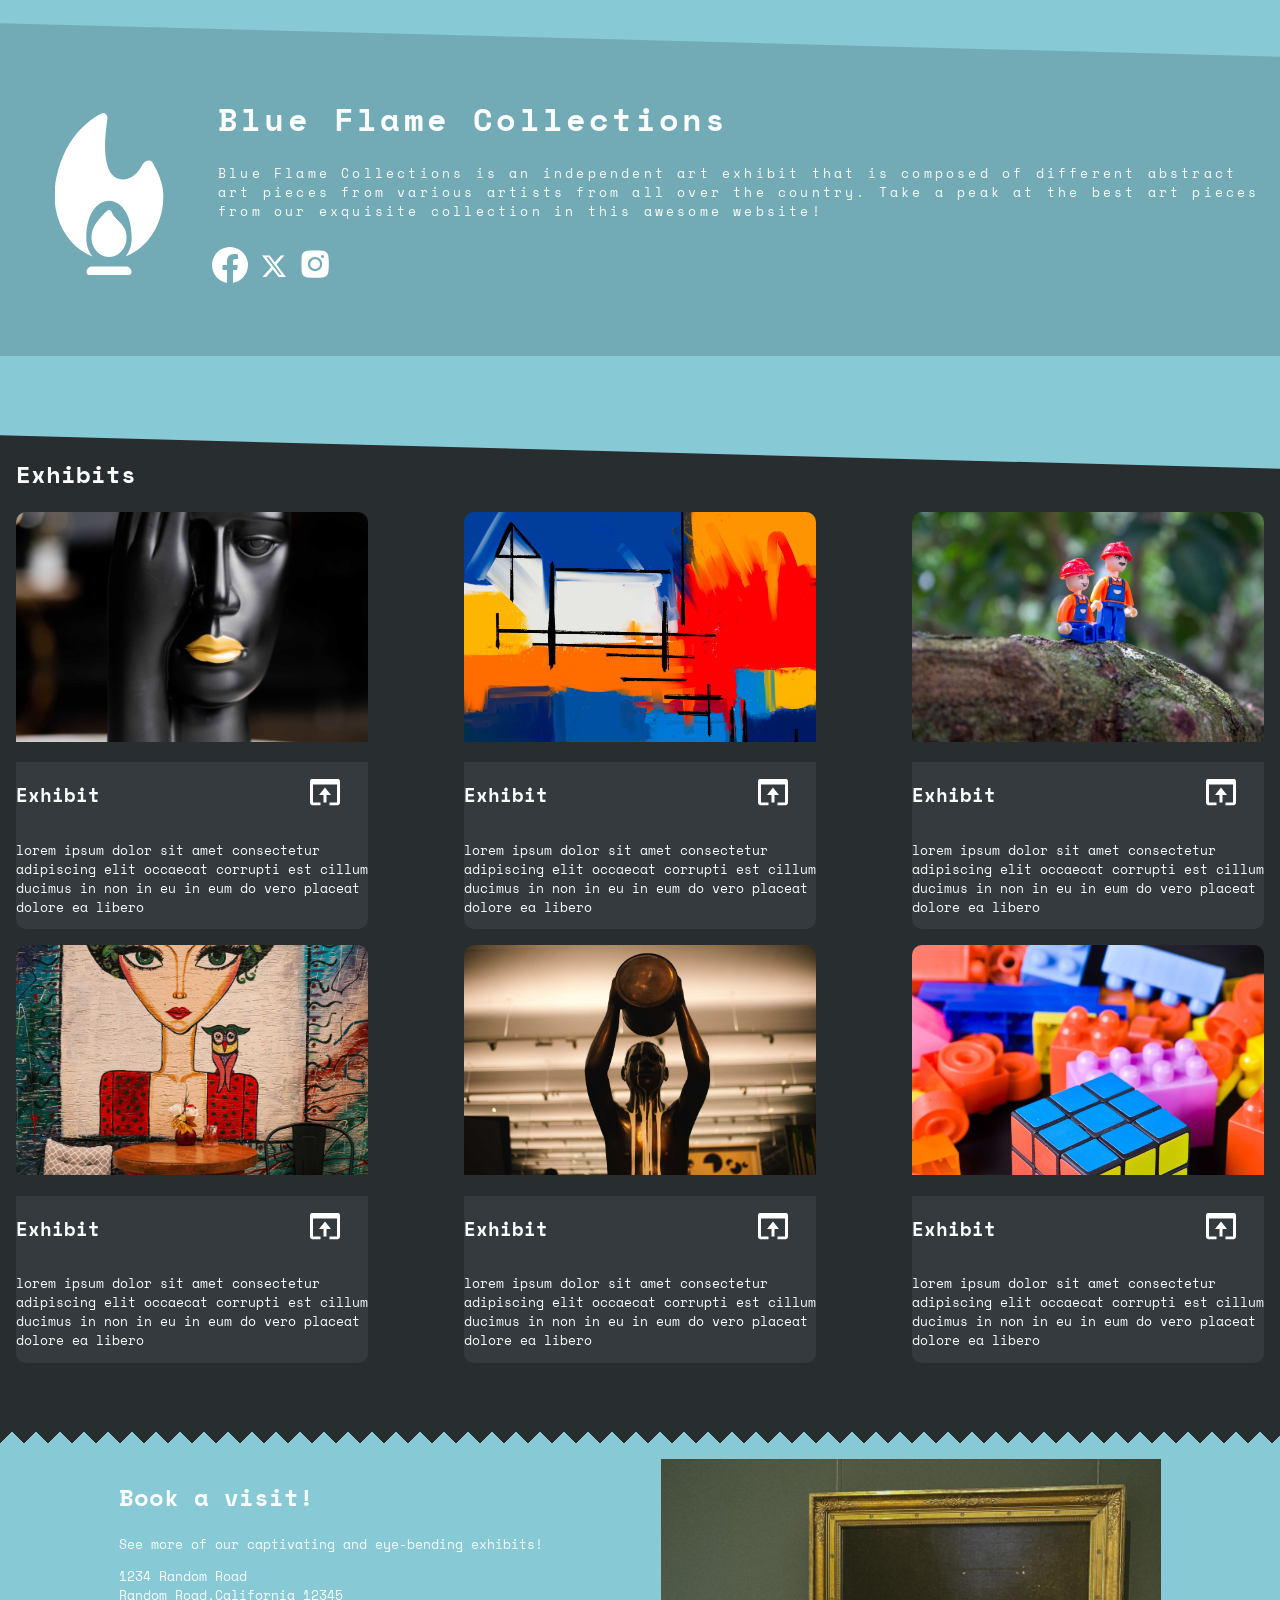
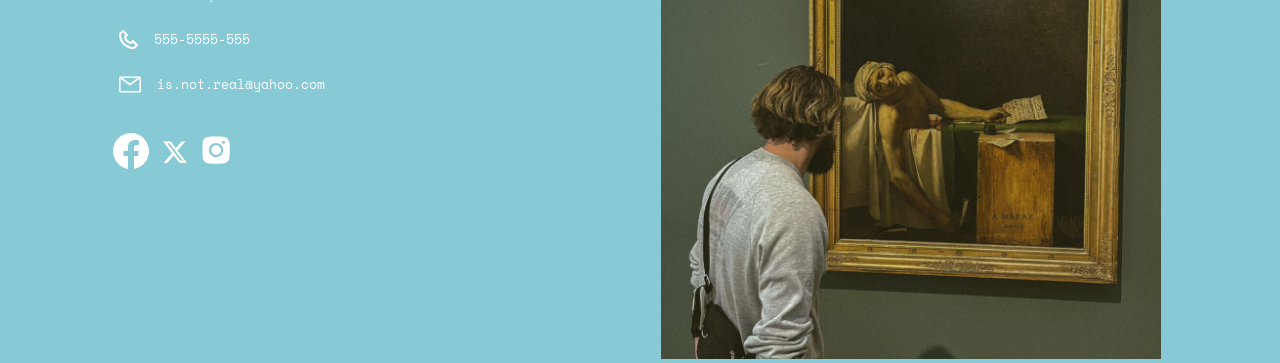
==== commit 430534fd: "fix: Fix bug where relative file path of svg images are incorrect with starting /" ====
--- a/index.html
+++ b/index.html
@@ -9,7 +9,7 @@
   <body>
     <main>
       <header>
-        <img class="logo" src="./static/logo.svg" alt="logo" />
+        <img class="logo" src="static/logo.svg" alt="logo" />
         <div>
           <h1>Blue Flame Collections</h1>
           <p>
@@ -20,13 +20,13 @@
           </p>
           <div class="icons">
             <a href="https://www.facebook.com/reel/1376240206860384"
-              ><img src="/static/fbLogo.svg" alt="fb icon"
+              ><img src="static/fbLogo.svg" alt="fb icon"
             /></a>
             <a href="https://x.com/rickroll"
-              ><img src="/static/xLogo.svg" alt="X icon"
+              ><img src="static/xLogo.svg" alt="X icon"
             /></a>
             <a href="https://www.instagram.com/rick_astley_memes/?hl=en"
-              ><img src="/static/igLogo.svg" alt="ig icon"
+              ><img src="static/igLogo.svg" alt="ig icon"
             /></a>
           </div>
         </div>
@@ -46,7 +46,7 @@
                 <h3>Exhibit</h3>
                 <a
                   href="https://www.pexels.com/photo/modern-art-sculpture-on-table-12234386/"
-                  ><img src="/static/openIcon.svg" alt="ig icon"
+                  ><img src="static/openIcon.svg" alt="ig icon"
                 /></a>
               </div>
               <p>
@@ -68,7 +68,7 @@
                 <h3>Exhibit</h3>
                 <a
                   href="https://www.pexels.com/photo/colorful-abstract-painting-15422837/"
-                  ><img src="/static/openIcon.svg" alt="ig icon"
+                  ><img src="static/openIcon.svg" alt="ig icon"
                 /></a>
               </div>
               <p>
@@ -90,7 +90,7 @@
                 <h3>Exhibit</h3>
                 <a
                   href="https://www.pexels.com/photo/lego-toys-on-tree-branch-8365839/""
-                  ><img src="/static/openIcon.svg" alt="ig icon"
+                  ><img src="static/openIcon.svg" alt="ig icon"
                 /></a>
               </div>
               <p>
@@ -112,7 +112,7 @@
                 <h3>Exhibit</h3>
                 <a
                   href="https://www.pexels.com/photo/colorful-street-art-with-vintage-seating-32894573/"
-                  ><img src="/static/openIcon.svg" alt="ig icon"
+                  ><img src="static/openIcon.svg" alt="ig icon"
                 /></a>
               </div>
               <p>
@@ -134,7 +134,7 @@
                 <h3>Exhibit</h3>
                 <a
                   href="https://www.pexels.com/photo/dramatic-bronze-statue-in-modern-art-museum-39401145/"
-                  ><img src="/static/openIcon.svg" alt="ig icon"
+                  ><img src="static/openIcon.svg" alt="ig icon"
                 /></a>
               </div>
               <p>
@@ -157,7 +157,7 @@
                 <h3>Exhibit</h3>
                 <a
                   href="https://www.pexels.com/photo/3-x-3-rubiks-cube-3993855/"
-                  ><img src="/static/openIcon.svg" alt="ig icon"
+                  ><img src="static/openIcon.svg" alt="ig icon"
                 /></a>
               </div>
               <p>
@@ -185,13 +185,13 @@
         </div>
         <div class="icons">
           <a href="https://www.facebook.com/reel/1376240206860384"
-            ><img src="/static/fbLogo.svg" alt="fb icon"
+            ><img src="static/fbLogo.svg" alt="fb icon"
           /></a>
           <a href="https://x.com/rickroll"
-            ><img src="/static/xLogo.svg" alt="X icon"
+            ><img src="static/xLogo.svg" alt="X icon"
           /></a>
           <a href="https://www.instagram.com/rick_astley_memes/?hl=en"
-            ><img src="/static/igLogo.svg" alt="ig icon"
+            ><img src="static/igLogo.svg" alt="ig icon"
           /></a>
         </div>
       </div>
